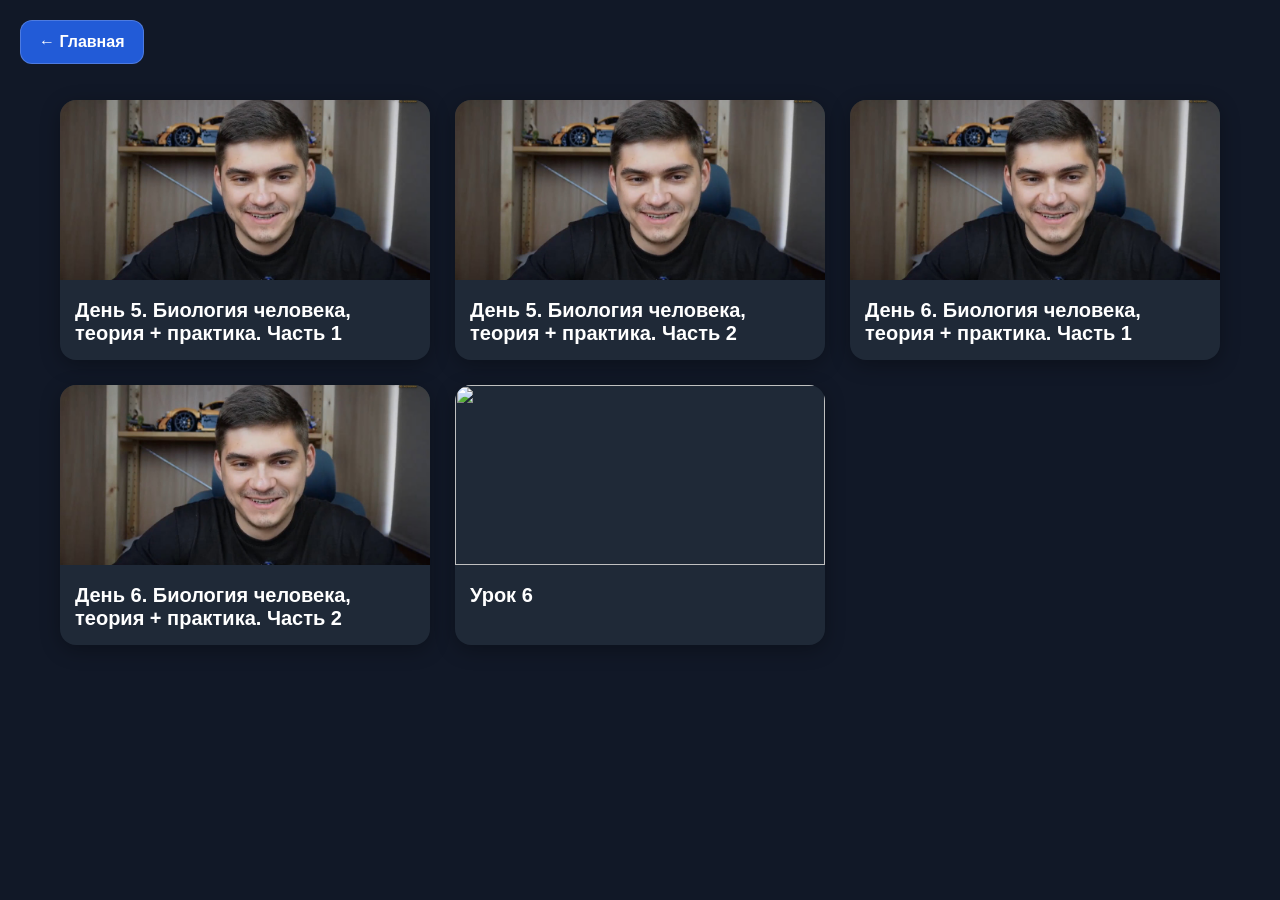
==== biology/biology.html @ 0320d0b2 "Описание изменений" ====
<!DOCTYPE html>
<html lang="en">
<head>
    <meta charset="UTF-8">
    <meta name="viewport" content="width=device-width, initial-scale=1.0">
    <link rel="stylesheet" href="biology.css">
    <script src="script.js"></script>
    <title>Document</title>
</head>
<body>
    <div id="mainPage">

<div class="video-grid">

<div class="card" onclick="openVideo('https://educontent.cloud/watch/ddbd0904-7dd3-4277-af37-741497814274?partner=15')">
<img src="/img/photo_2026-06-14_15-30-40.jpg">
<div class="card-title">День 5. Биология человека, теория + практика. Часть 1</div>
</div>

<div class="card" onclick="openVideo('https://educontent.cloud/watch/965122a3-87a3-4da2-8e14-28dfcf25ff70?partner=15')">
<img src="/img/photo_2026-06-14_15-30-40.jpg">
<div class="card-title">День 5. Биология человека, теория + практика. Часть 2</div>
</div>

<div class="card" onclick="openVideo('https://educontent.cloud/watch/f01aaa57-89a0-4a9c-bb4d-0c09159a7fdc?partner=15')">
<img src="/img/photo_2026-06-14_15-30-40.jpg">
<div class="card-title">День 6. Биология человека, теория + практика. Часть 1</div>
</div>

<div class="card" onclick="openVideo('https://educontent.cloud/watch/52076f2c-f1e5-4170-802f-f8b6f392ac95?partner=15')">
<img src="/img/photo_2026-06-14_15-30-40.jpg">
<div class="card-title">День 6. Биология человека, теория + практика. Часть 2</div>
</div>

<div class="card" onclick="openVideo('')">
<img src="https://picsum.photos/600/350?6">
<div class="card-title">Урок 6</div>
</div>

</div>

<a href="../index.html" class="back-home">
    ← Главная
</a>

</div>

<!-- Страница плеера -->
<div class="player-page" id="playerPage">
    <div class="player-controls">
        <button class="back-btn" onclick="backToMenu()">
            ← Назад к урокам
        </button>
    </div>
    <div class="iframe-container">
        <!-- Добавлены все виды разрешений на фулскрин для всех браузеров -->
        <iframe 
            id="player" 
            allow="autoplay; fullscreen; picture-in-picture" 
            allowfullscreen
            webkitallowfullscreen
            mozallowfullscreen>
        </iframe>
    </div>
</div>

</div>
</body>
</html>
---- biology/biology.css ----
*{
    margin:0;
    padding:0;
    box-sizing:border-box;
    font-family:Arial,sans-serif;
}

body{
    background:#111827;
    color:white;
}

.video-grid{
    max-width:1200px;
    margin:80px auto 0; /* 👈 добавили отступ сверху */
    display:grid;
    grid-template-columns:repeat(auto-fit,minmax(300px,1fr));
    gap:25px;
    padding:20px;
}

.card{
    background:#1f2937;
    border-radius:16px;
    overflow:hidden;
    cursor:pointer;
    transition:.3s;
    box-shadow:0 5px 20px rgba(0,0,0,.3);
}

.card:hover{
    transform:translateY(-8px);
}

.card img{
    width:100%;
    height:180px;
    object-fit:cover;
}

.card-title{
    padding:15px;
    font-size:20px;
    font-weight:bold;
}

.player-page{
    display:none;
    height:100vh;
    padding:20px;
}

.back-btn{
    background:#2563eb;
    color:white;
    border:none;
    padding:12px 20px;
    border-radius:10px;
    cursor:pointer;
    margin-bottom:20px;
    font-size:16px;
}

.back-btn:hover{
    transform: scale(1.05);
    background: rgba(29, 78, 216, 1);
    box-shadow: 0 0 20px rgba(37,99,235,0.5);
}

.back-home{
    position: fixed;
    top: 20px;
    left: 20px;
    z-index: 999;

    background: rgba(37, 99, 235, 0.9);
    color: white;
    padding: 12px 18px;
    border-radius: 12px;

    text-decoration: none;
    font-size: 16px;
    font-weight: 600;

    backdrop-filter: blur(10px);
    border: 1px solid rgba(255,255,255,0.2);

    transition: 0.3s;
}

.back-home:hover{
    transform: scale(1.05);
    background: rgba(29, 78, 216, 1);
    box-shadow: 0 0 20px rgba(37,99,235,0.5);
}

iframe{
    width:100%;
    height:80vh;
    border:none;
    border-radius:15px;
}


@media (max-width: 768px) {
    header {
        font-size: 28px;
        padding: 30px 15px 10px;
    }
    .video-grid {
        gap: 16px;
        padding: 16px;
    }
    .card-title {
        font-size: 16px;
        padding: 12px;
    }
    .player-controls {
        padding: 10px 15px;
    }
    .back-btn {
        padding: 8px 16px;
        font-size: 14px;
    }
}
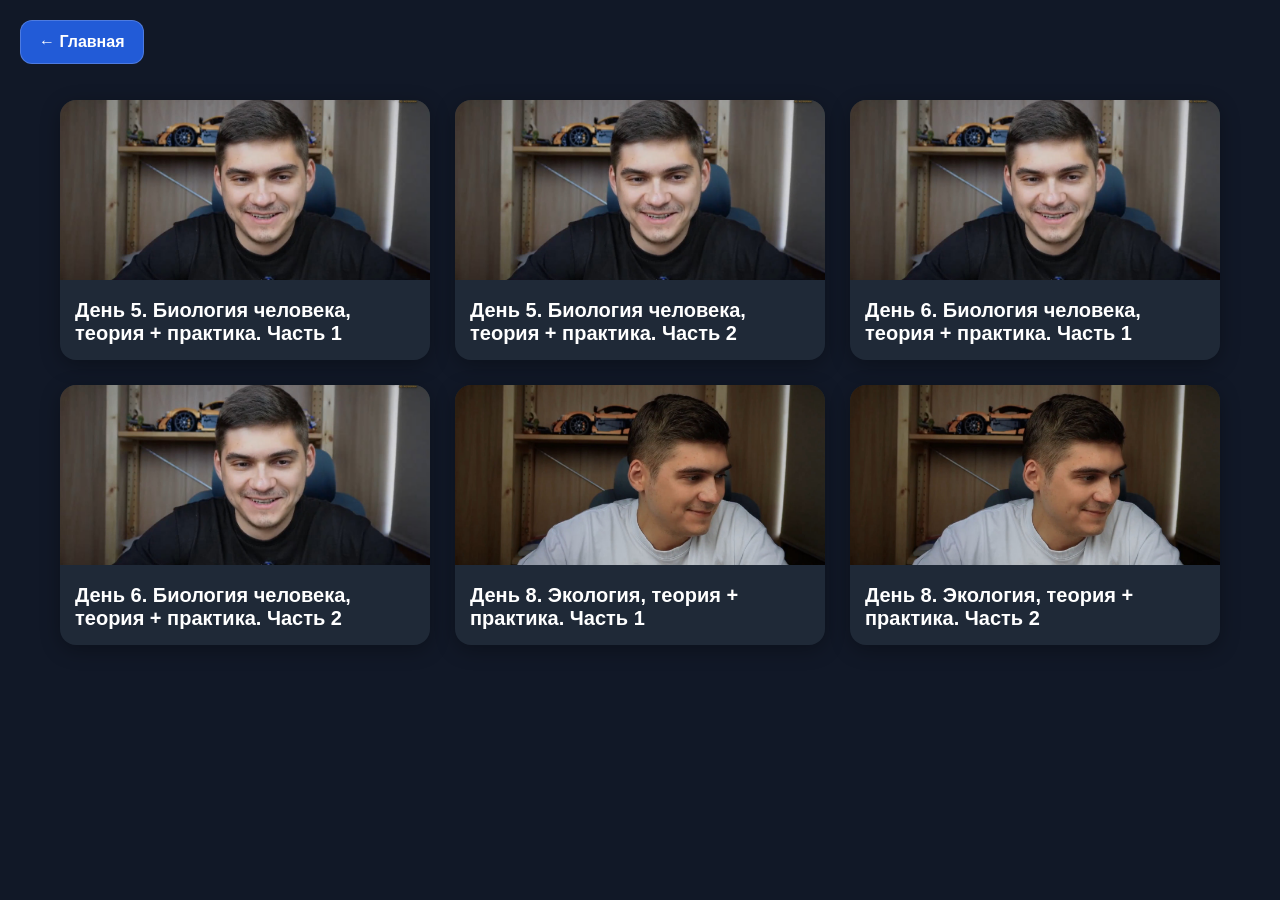
==== commit d3311ff7: "Добавление видео" ====
--- a/biology/biology.html
+++ b/biology/biology.html
@@ -32,10 +32,20 @@
 <div class="card-title">День 6. Биология человека, теория + практика. Часть 2</div>
 </div>
 
-<div class="card" onclick="openVideo('')">
+<div class="card" onclick="openVideo('https://educontent.cloud/watch/01c0ef11-afef-433f-ab59-c601d9184adc?partner=15')">
+<img src="/img/photo_2026-06-17_14-24-04.jpg">
+<div class="card-title">День 8. Экология, теория + практика. Часть 1</div>
+</div>
+
+<div class="card" onclick="openVideo('https://educontent.cloud/watch/a6dc06b3-ce31-45e4-8dcd-dfde159e2c9e?partner=15')">
+<img src="/img/photo_2026-06-17_14-24-04.jpg">
+<div class="card-title">День 8. Экология, теория + практика. Часть 2</div>
+</div>
+
+<!-- <div class="card" onclick="openVideo('')">
 <img src="https://picsum.photos/600/350?6">
-<div class="card-title">Урок 6</div>
-</div>
+<div class="card-title"></div>
+</div> -->
 
 </div>
 
--- a/biology/biology.css
+++ b/biology/biology.css
@@ -12,7 +12,7 @@
 
 .video-grid{
     max-width:1200px;
-    margin:80px auto 0; /* 👈 добавили отступ сверху */
+    margin:80px auto 0;
     display:grid;
     grid-template-columns:repeat(auto-fit,minmax(300px,1fr));
     gap:25px;
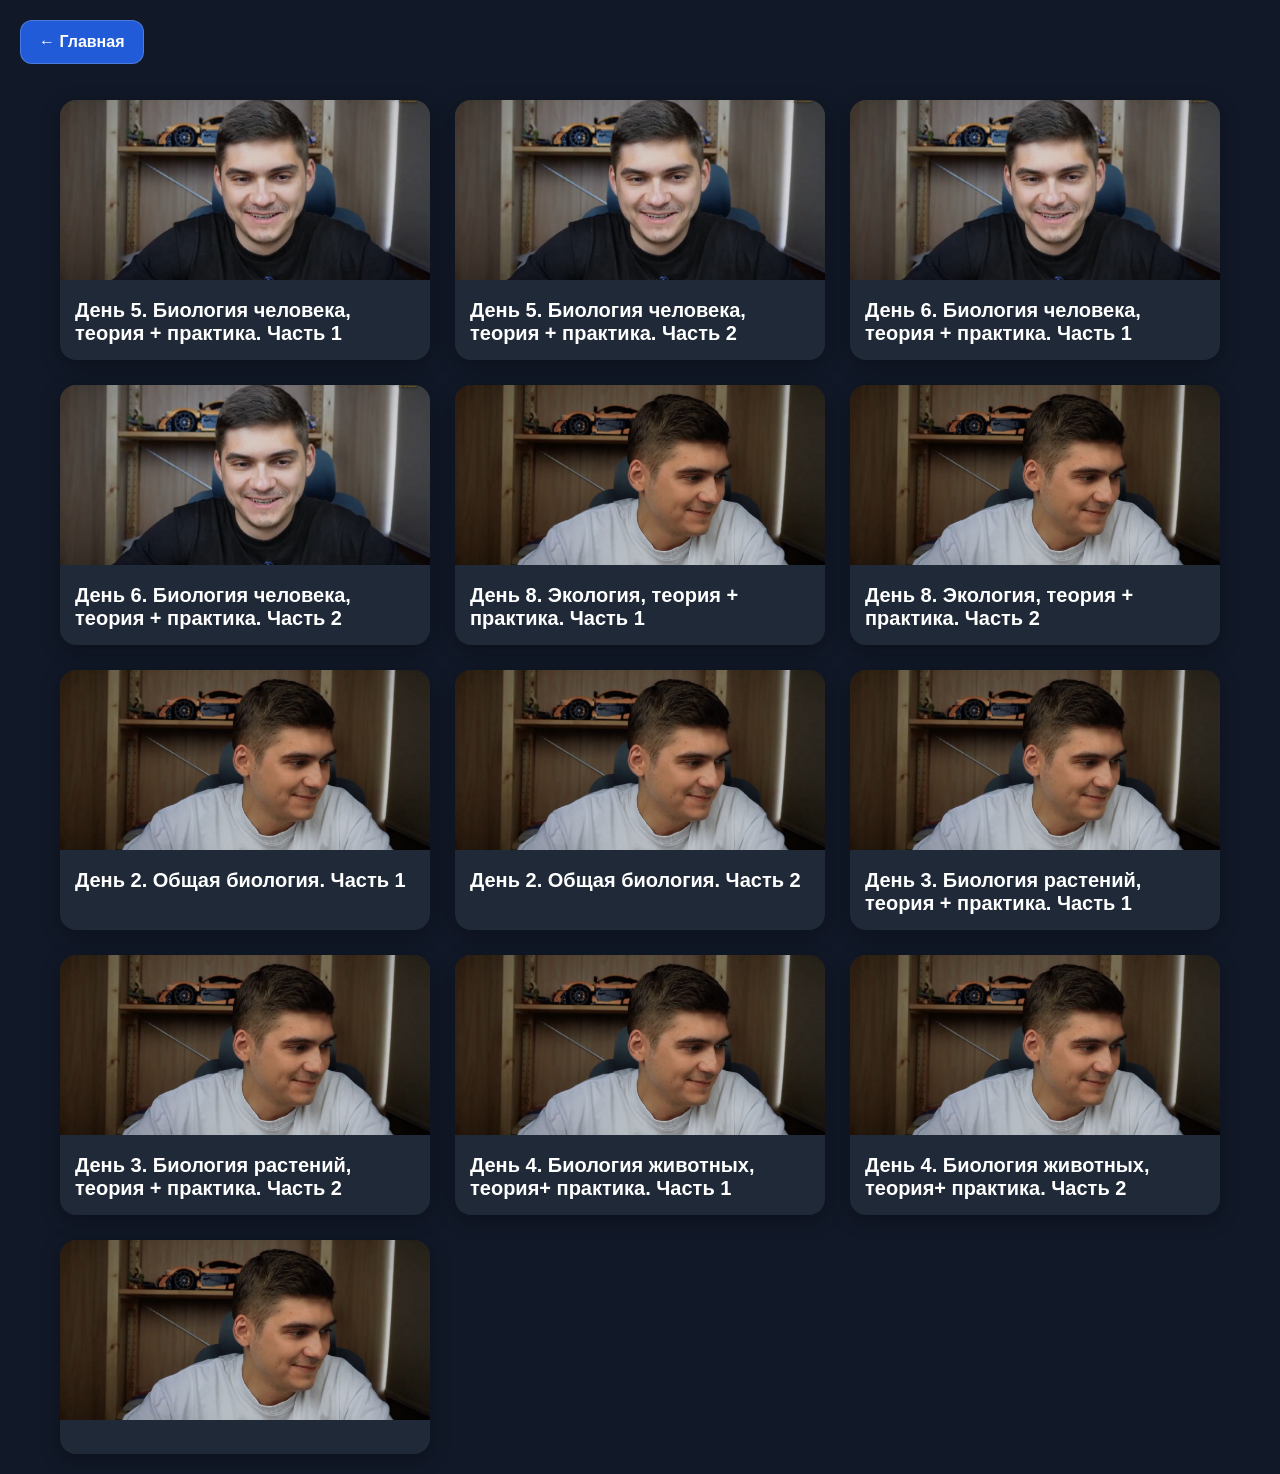
==== commit 001545cc: "Добавление видео" ====
--- a/biology/biology.html
+++ b/biology/biology.html
@@ -42,10 +42,40 @@
 <div class="card-title">День 8. Экология, теория + практика. Часть 2</div>
 </div>
 
-<!-- <div class="card" onclick="openVideo('')">
-<img src="https://picsum.photos/600/350?6">
+<div class="card" onclick="openVideo('https://educontent.cloud/watch/a62ca53e-e510-469f-8e6b-aa2de824ad38?partner=15')">
+<img src="/img/photo_2026-06-17_14-24-04.jpg">
+<div class="card-title">День 2. Общая биология. Часть 1</div>
+</div>
+
+<div class="card" onclick="openVideo('https://educontent.cloud/watch/0af4f071-ea33-4fcc-b285-65c5c4a2124e?partner=15')">
+<img src="/img/photo_2026-06-17_14-24-04.jpg">
+<div class="card-title">День 2. Общая биология. Часть 2</div>
+</div>
+
+<div class="card" onclick="openVideo('https://educontent.cloud/watch/79d5f12c-2b6b-4fa7-a296-f15b64aebf7d?partner=15')">
+<img src="/img/photo_2026-06-17_14-24-04.jpg">
+<div class="card-title">День 3. Биология растений, теория + практика. Часть 1</div>
+</div>
+
+<div class="card" onclick="openVideo('https://educontent.cloud/watch/801435ff-1f9a-44a3-9145-e1ad1ebd92e9?partner=15')">
+<img src="/img/photo_2026-06-17_14-24-04.jpg">
+<div class="card-title">День 3. Биология растений, теория + практика. Часть 2</div>
+</div>
+
+<div class="card" onclick="openVideo('https://educontent.cloud/watch/d9fd2fd9-163f-45d2-8e9f-938d5fd29ff5?partner=15')">
+<img src="/img/photo_2026-06-17_14-24-04.jpg">
+<div class="card-title">День 4. Биология животных, теория+ практика. Часть 1</div>
+</div>
+
+<div class="card" onclick="openVideo('https://educontent.cloud/watch/86117f5d-f39f-44be-aef0-ced126111921?partner=15')">
+<img src="/img/photo_2026-06-17_14-24-04.jpg">
+<div class="card-title">День 4. Биология животных, теория+ практика. Часть 2</div>
+</div>
+
+<div class="card" onclick="openVideo('')">
+<img src="/img/photo_2026-06-17_14-24-04.jpg">
 <div class="card-title"></div>
-</div> -->
+</div>
 
 </div>
 
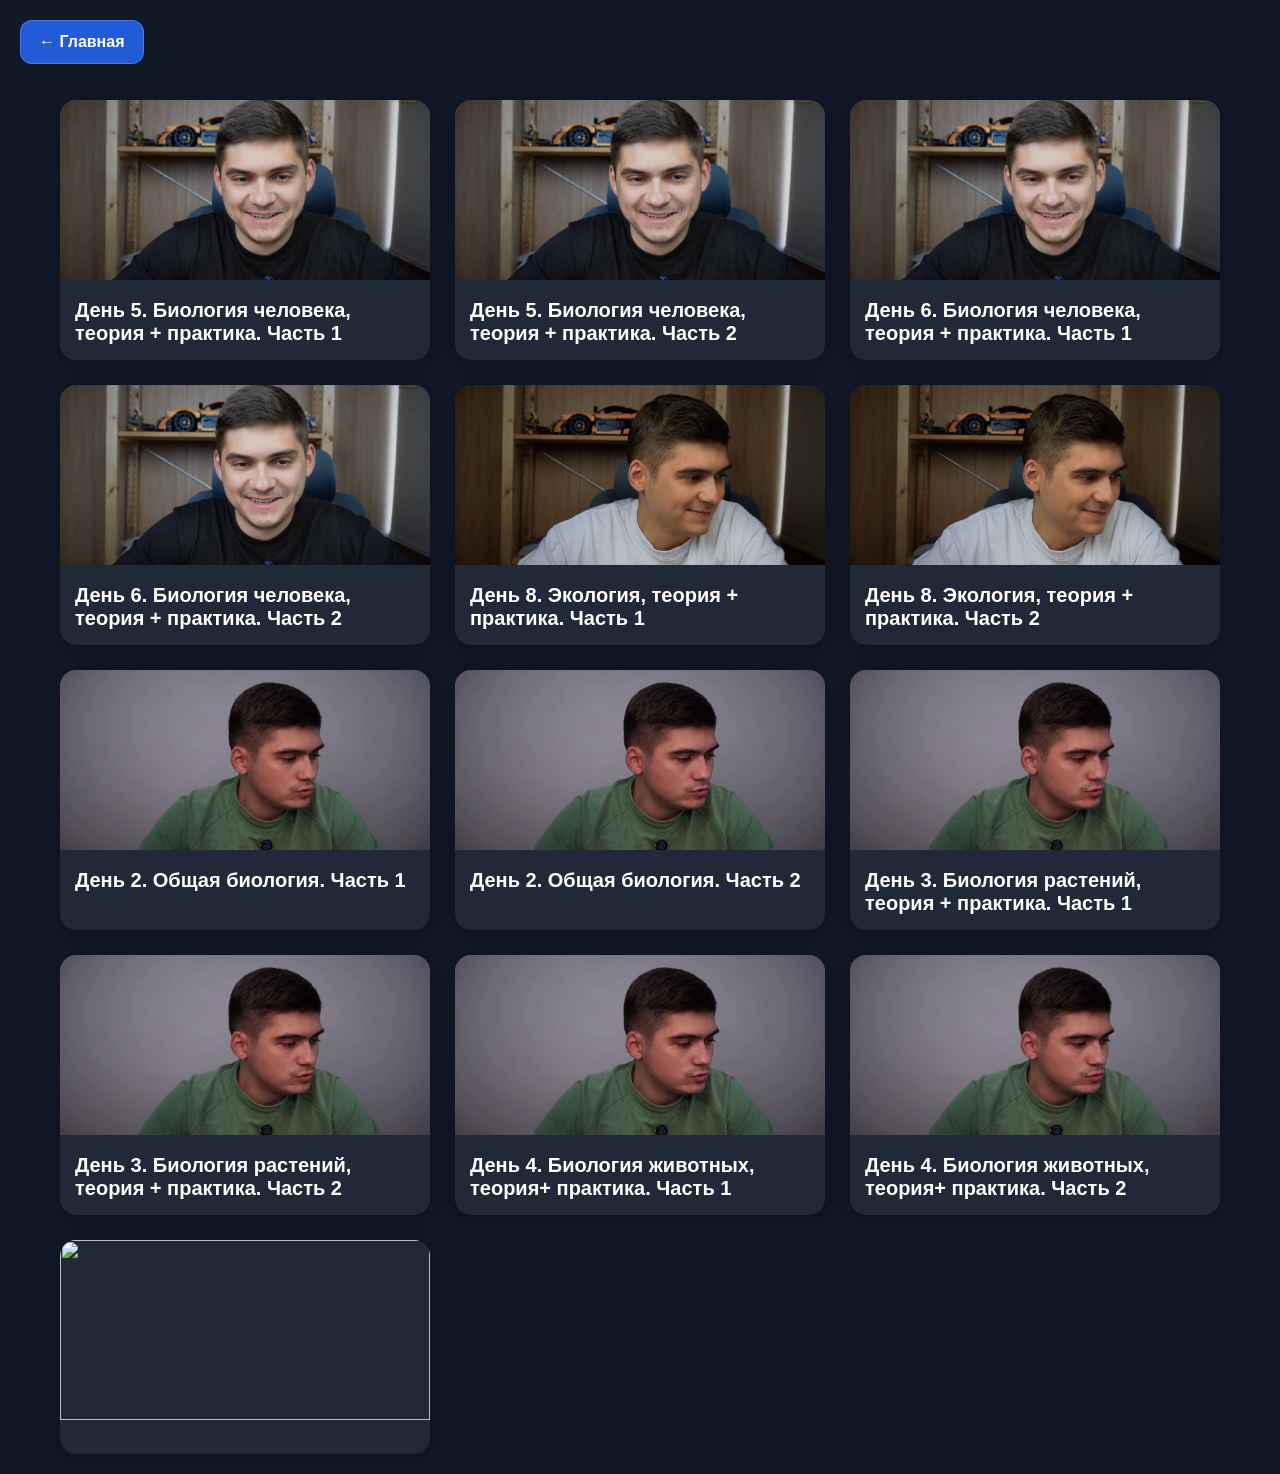
==== commit c37c7e80: "Добавление" ====
--- a/biology/biology.html
+++ b/biology/biology.html
@@ -43,37 +43,37 @@
 </div>
 
 <div class="card" onclick="openVideo('https://educontent.cloud/watch/a62ca53e-e510-469f-8e6b-aa2de824ad38?partner=15')">
-<img src="/img/photo_2026-06-17_14-24-04.jpg">
+<img src="/img/photo_2026-06-18_15-24-16.jpg">
 <div class="card-title">День 2. Общая биология. Часть 1</div>
 </div>
 
 <div class="card" onclick="openVideo('https://educontent.cloud/watch/0af4f071-ea33-4fcc-b285-65c5c4a2124e?partner=15')">
-<img src="/img/photo_2026-06-17_14-24-04.jpg">
+<img src="/img/photo_2026-06-18_15-24-16.jpg">
 <div class="card-title">День 2. Общая биология. Часть 2</div>
 </div>
 
 <div class="card" onclick="openVideo('https://educontent.cloud/watch/79d5f12c-2b6b-4fa7-a296-f15b64aebf7d?partner=15')">
-<img src="/img/photo_2026-06-17_14-24-04.jpg">
+<img src="/img/photo_2026-06-18_15-24-16.jpg">
 <div class="card-title">День 3. Биология растений, теория + практика. Часть 1</div>
 </div>
 
 <div class="card" onclick="openVideo('https://educontent.cloud/watch/801435ff-1f9a-44a3-9145-e1ad1ebd92e9?partner=15')">
-<img src="/img/photo_2026-06-17_14-24-04.jpg">
+<img src="/img/photo_2026-06-18_15-24-16.jpg">
 <div class="card-title">День 3. Биология растений, теория + практика. Часть 2</div>
 </div>
 
 <div class="card" onclick="openVideo('https://educontent.cloud/watch/d9fd2fd9-163f-45d2-8e9f-938d5fd29ff5?partner=15')">
-<img src="/img/photo_2026-06-17_14-24-04.jpg">
+<img src="/img/photo_2026-06-18_15-24-16.jpg">
 <div class="card-title">День 4. Биология животных, теория+ практика. Часть 1</div>
 </div>
 
 <div class="card" onclick="openVideo('https://educontent.cloud/watch/86117f5d-f39f-44be-aef0-ced126111921?partner=15')">
-<img src="/img/photo_2026-06-17_14-24-04.jpg">
+<img src="/img/photo_2026-06-18_15-24-16.jpg">
 <div class="card-title">День 4. Биология животных, теория+ практика. Часть 2</div>
 </div>
 
 <div class="card" onclick="openVideo('')">
-<img src="/img/photo_2026-06-17_14-24-04.jpg">
+<img src="">
 <div class="card-title"></div>
 </div>
 
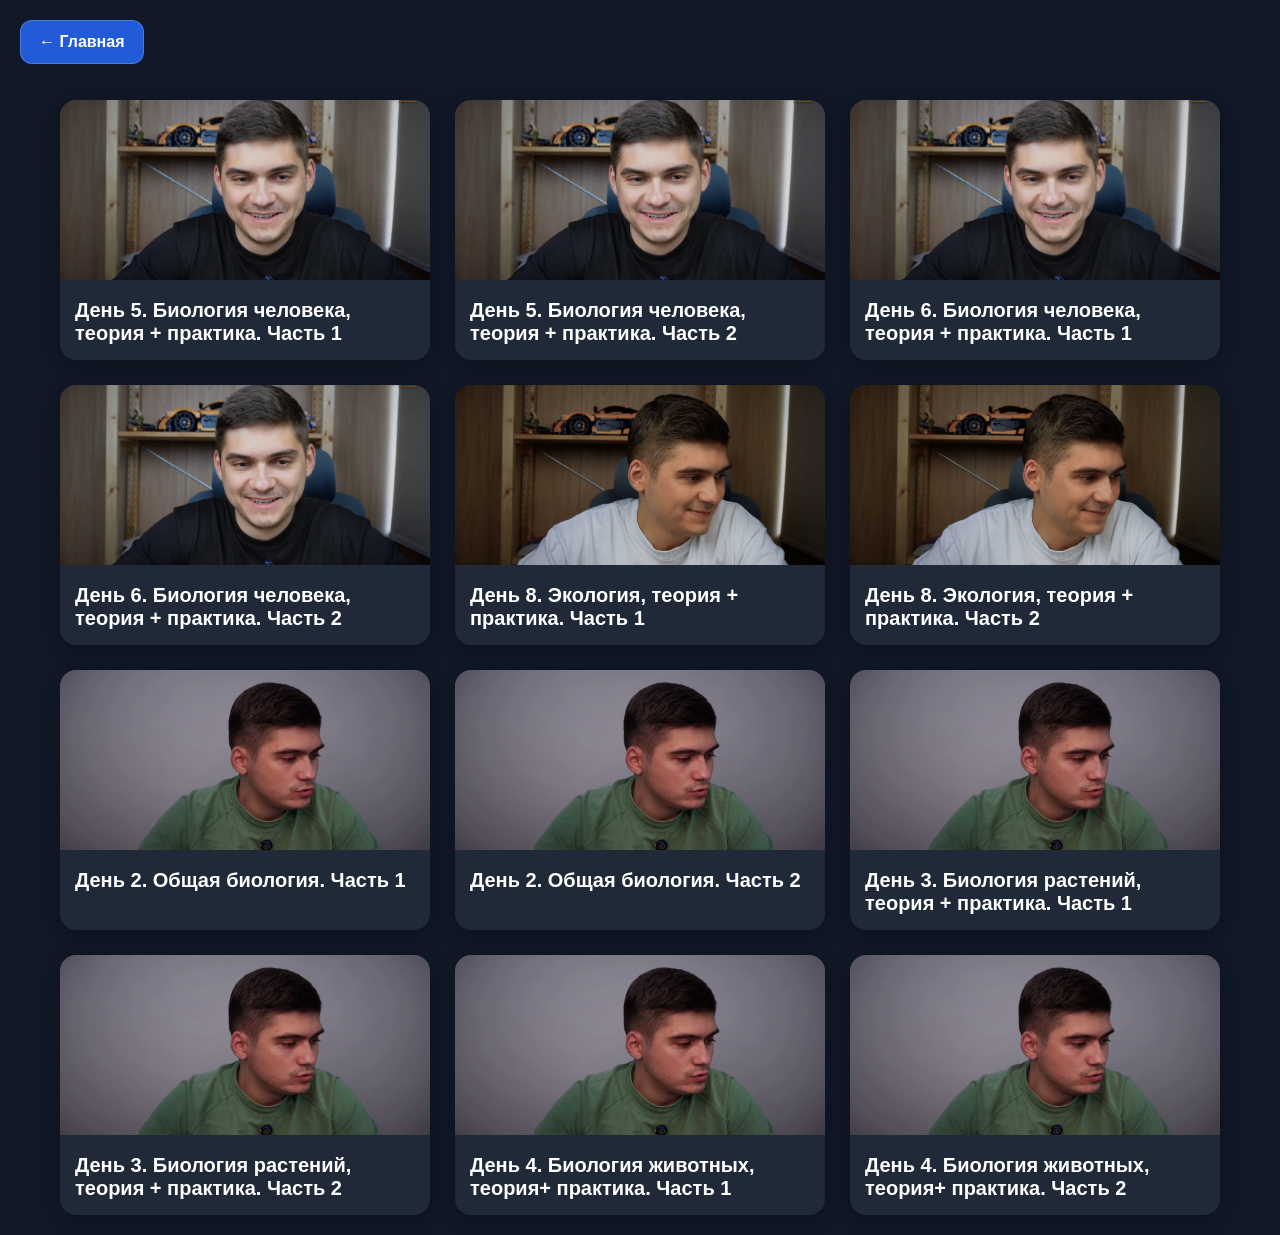
==== commit b799f44f: "Добавление нового раздела и обновление окон" ====
--- a/biology/biology.html
+++ b/biology/biology.html
@@ -72,11 +72,6 @@
 <div class="card-title">День 4. Биология животных, теория+ практика. Часть 2</div>
 </div>
 
-<div class="card" onclick="openVideo('')">
-<img src="">
-<div class="card-title"></div>
-</div>
-
 </div>
 
 <a href="../index.html" class="back-home">
